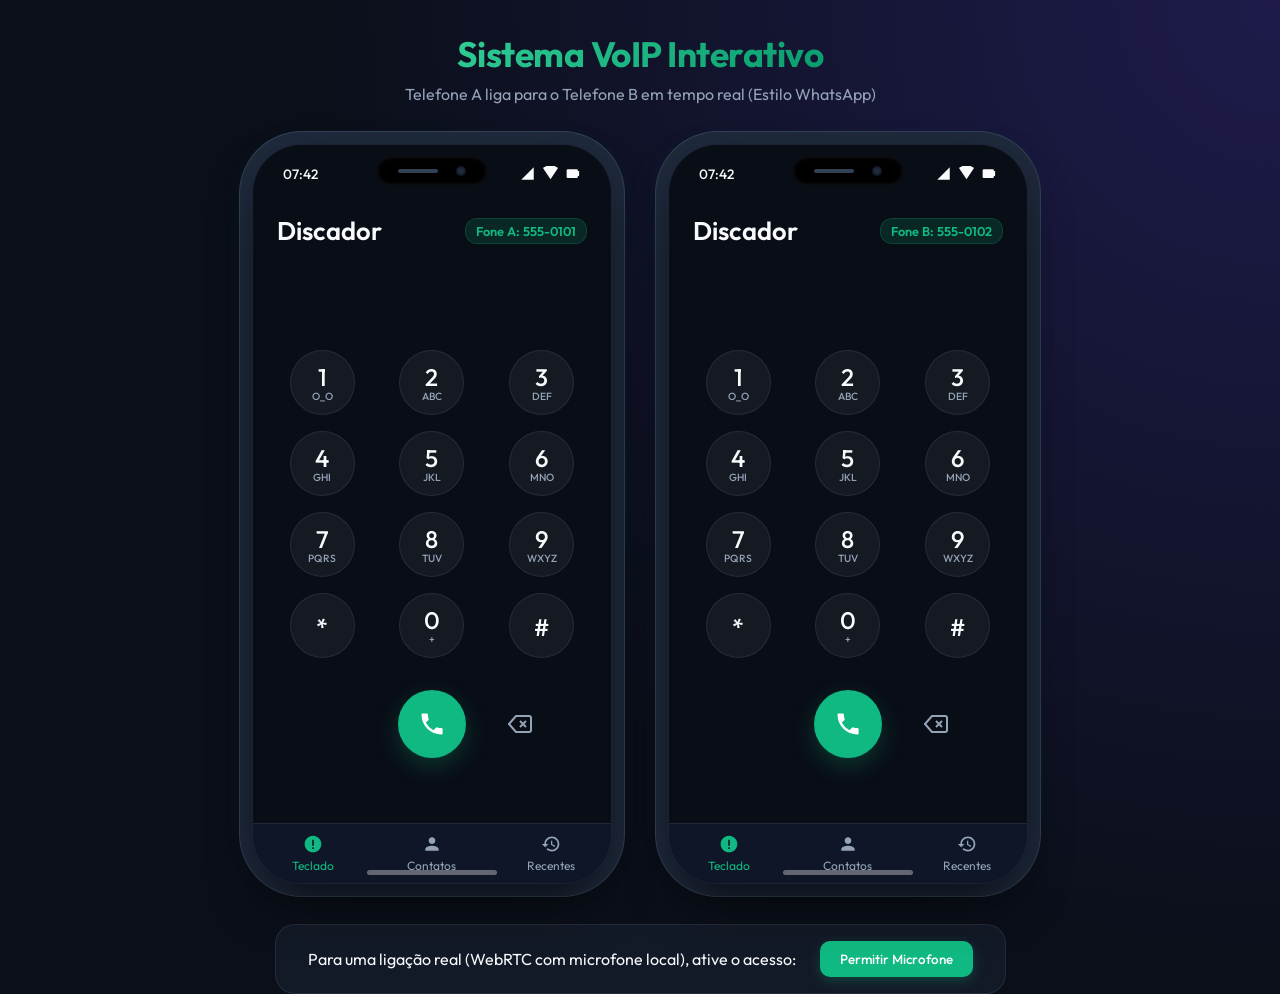
==== index.html @ cabac3f7 "feat: implement WebRTC VOIP telephony simulator with audio synthesizer and premium UI" ====
<!DOCTYPE html>
<html lang="pt-BR">
<head>
    <meta charset="UTF-8">
    <meta name="viewport" content="width=device-width, initial-scale=1.0">
    <title>VoIP Phone System - Telefone A & B</title>
    <link rel="stylesheet" href="style.css">
</head>
<body>

    <header>
        <h1>Sistema VoIP Interativo</h1>
        <p>Telefone A liga para o Telefone B em tempo real (Estilo WhatsApp)</p>
    </header>

    <div class="workspace">
        
        <!-- TELEFONE A -->
        <div class="phone-container">
            <div id="phone-a" class="phone-device">
                <!-- Top Notch / Island -->
                <div class="phone-notch">
                    <div class="notch-speaker"></div>
                    <div class="notch-camera"></div>
                </div>

                <!-- Status Bar -->
                <div class="phone-status-bar">
                    <span class="status-time">20:43</span>
                    <div class="status-right">
                        <!-- Signal Icon -->
                        <svg class="status-bar-icon" viewBox="0 0 24 24"><path d="M2 22h20V2z"/></svg>
                        <!-- Wifi Icon -->
                        <svg class="status-bar-icon" viewBox="0 0 24 24"><path d="M12 21l-12-18c0 0 8-5 12-5s12 5 12 5z"/></svg>
                        <!-- Battery Icon -->
                        <svg class="status-bar-icon" viewBox="0 0 24 24"><path d="M17 5H3a2 2 0 0 0-2 2v10a2 2 0 0 0 2 2h14a2 2 0 0 0 2-2V7a2 2 0 0 0-2-2m2 3h2v8h-2z"/></svg>
                    </div>
                </div>

                <!-- Phone Screen Content -->
                <div class="phone-screen">
                    <!-- Views Container -->
                    
                    <!-- 1. Dialer View -->
                    <div id="phone-a-dialer" class="view active">
                        <div class="phone-header">
                            <h2>Discador</h2>
                            <span class="phone-id-badge">Fone A: 555-0101</span>
                        </div>
                        <div id="phone-a-display" class="dialer-screen"></div>
                        <div class="keypad-grid">
                            <button class="key-btn" onclick="pressKey('a', '1')">1<span class="key-sub">o_o</span></button>
                            <button class="key-btn" onclick="pressKey('a', '2')">2<span class="key-sub">abc</span></button>
                            <button class="key-btn" onclick="pressKey('a', '3')">3<span class="key-sub">def</span></button>
                            <button class="key-btn" onclick="pressKey('a', '4')">4<span class="key-sub">ghi</span></button>
                            <button class="key-btn" onclick="pressKey('a', '5')">5<span class="key-sub">jkl</span></button>
                            <button class="key-btn" onclick="pressKey('a', '6')">6<span class="key-sub">mno</span></button>
                            <button class="key-btn" onclick="pressKey('a', '7')">7<span class="key-sub">pqrs</span></button>
                            <button class="key-btn" onclick="pressKey('a', '8')">8<span class="key-sub">tuv</span></button>
                            <button class="key-btn" onclick="pressKey('a', '9')">9<span class="key-sub">wxyz</span></button>
                            <button class="key-btn" onclick="pressKey('a', '*')">*<span class="key-sub"></span></button>
                            <button class="key-btn" onclick="pressKey('a', '0')">0<span class="key-sub">+</span></button>
                            <button class="key-btn" onclick="pressKey('a', '#')">#<span class="key-sub"></span></button>
                        </div>
                        <div class="call-action-row">
                            <div style="width: 44px;"></div> <!-- Spacer -->
                            <button class="btn-call" onclick="startCallInitiation('a')">
                                <svg viewBox="0 0 24 24"><path d="M6.62 10.79a15.15 15.15 0 0 0 6.59 6.59l2.2-2.2a1 1 0 0 1 1.11-.27 11.5 11.5 0 0 0 3.58.57 1 1 0 0 1 1 1V20a1 1 0 0 1-1 1A17 17 0 0 1 3 4a1 1 0 0 1 1-1h3.5a1 1 0 0 1 1 1 11.5 11.5 0 0 0 .57 3.58 1 1 0 0 1-.27 1.11z"/></svg>
                            </button>
                            <button class="btn-delete" onclick="deleteDigit('a')">
                                <svg viewBox="0 0 24 24" fill="none" stroke="currentColor" stroke-width="2"><path d="M21 4H8l-7 8 7 8h13a2 2 0 0 0 2-2V6a2 2 0 0 0-2-2zM18 9l-6 6M12 9l6 6"/></svg>
                            </button>
                        </div>
                    </div>

                    <!-- 2. Contacts View -->
                    <div id="phone-a-contacts" class="view">
                        <div class="phone-header">
                            <h2>Contatos</h2>
                        </div>
                        <div class="contact-list">
                            <div class="contact-card">
                                <div class="contact-info">
                                    <div class="contact-avatar" style="background: linear-gradient(135deg, #3b82f6 0%, #1d4ed8 100%)">B</div>
                                    <div class="contact-details">
                                        <h4>Telefone B</h4>
                                        <p>555-0102</p>
                                    </div>
                                </div>
                                <button class="contact-call-btn" onclick="dialFromContact('a', '555-0102')">
                                    <svg width="18" height="18" viewBox="0 0 24 24" fill="currentColor"><path d="M20.01 15.38c-1.23 0-2.42-.2-3.53-.56a.977.977 0 0 0-1.01.24l-2.2 2.2a15.045 15.045 0 0 1-6.59-6.59l2.2-2.21a.96.96 0 0 0 .25-1A11.36 11.36 0 0 1 8.5 4c0-.55-.45-1-1-1H4c-.55 0-1 .45-1 1 0 9.39 7.61 17 17 17 .55 0 1-.45 1-1v-3.5c0-.55-.45-1-1-1z"/></svg>
                                </button>
                            </div>
                        </div>
                    </div>

                    <!-- 3. Logs View -->
                    <div id="phone-a-logs" class="view">
                        <div class="phone-header">
                            <h2>Recentes</h2>
                        </div>
                        <div id="phone-a-log-list" class="log-list">
                            <!-- Populated by JS -->
                        </div>
                    </div>

                    <!-- Tab Buttons -->
                    <div class="app-tabs">
                        <button class="tab-btn active" onclick="switchTab('a', 'dialer')">
                            <svg viewBox="0 0 24 24" fill="currentColor"><path d="M12 2C6.48 2 2 6.48 2 12s4.48 10 10 10 10-4.48 10-10S17.52 2 12 2zm1 16h-2v-2h2v2zm0-4h-2V7h2v7z"/></svg>
                            Teclado
                        </button>
                        <button class="tab-btn" onclick="switchTab('a', 'contacts')">
                            <svg viewBox="0 0 24 24" fill="currentColor"><path d="M12 12c2.21 0 4-1.79 4-4s-1.79-4-4-4-4 1.79-4 4 1.79 4 4 4zm0 2c-2.67 0-8 1.34-8 4v2h16v-2c0-2.66-5.33-4-8-4z"/></svg>
                            Contatos
                        </button>
                        <button class="tab-btn" onclick="switchTab('a', 'logs')">
                            <svg viewBox="0 0 24 24" fill="currentColor"><path d="M13 3c-4.97 0-9 4.03-9 9H1l3.89 3.89.07.14L9 12H6c0-3.87 3.13-7 7-7s7 3.13 7 7-3.13 7-7 7c-1.93 0-3.68-.79-4.94-2.06l-1.42 1.42C8.27 19.99 10.51 21 13 21c4.97 0 9-4.03 9-9s-4.03-9-9-9zm-1 5v5l4.25 2.52.77-1.28-3.52-2.09V8z"/></svg>
                            Recentes
                        </button>
                    </div>

                    <!-- Call Screen Overlay -->
                    <div id="phone-a-call-screen" class="call-overlay">
                        <div class="call-top-info">
                            <div id="phone-a-call-status" class="call-status-label">Chamando...</div>
                            <div id="phone-a-call-name" class="call-peer-name">Telefone B</div>
                            <div id="phone-a-call-number" class="call-peer-number">555-0102</div>
                        </div>

                        <div class="call-avatar-container">
                            <div id="phone-a-pulse-1" class="call-avatar-pulse"></div>
                            <div id="phone-a-pulse-2" class="call-avatar-pulse-2"></div>
                            <div class="call-avatar">B</div>
                        </div>

                        <!-- Active Call Waveform Visualizer -->
                        <div class="visualizer-container">
                            <canvas id="phone-a-visualizer" class="visualizer-canvas"></canvas>
                        </div>

                        <div class="call-controls-panel">
                            <div class="call-features-row">
                                <button id="phone-a-btn-mute" class="feature-btn" onclick="toggleMute('a')">
                                    <!-- Mute Icon -->
                                    <svg width="20" height="20" viewBox="0 0 24 24" fill="currentColor"><path d="M12 14c1.66 0 2.99-1.34 2.99-3L15 5c0-1.66-1.34-3-3-3S9 3.34 9 5v6c0 1.66 1.34 3 3 3zm5.3-3c0 3-2.54 5.1-5.3 5.1S6.7 14 6.7 11H5c0 3.41 2.72 6.23 6 6.72V21h2v-3.28c3.28-.48 6-3.3 6-6.72h-1.7z"/></svg>
                                </button>
                                <button id="phone-a-btn-speaker" class="feature-btn" onclick="toggleSpeaker('a')">
                                    <!-- Speaker Icon -->
                                    <svg width="20" height="20" viewBox="0 0 24 24" fill="currentColor"><path d="M12 3v10.55c-.59-.34-1.27-.55-2-.55-2.21 0-4 1.79-4 4s1.79 4 4 4 4-1.79 4-4V7h4V3h-6z"/></svg>
                                </button>
                            </div>

                            <div class="action-buttons-row">
                                <button id="phone-a-btn-decline" class="action-btn btn-decline" onclick="hangupCall('a')">
                                    <svg viewBox="0 0 24 24"><path d="M12 9c-2.2 0-4.3.4-6.2 1.1-.5.2-.9.7-.9 1.3v3.2c0 .5.3.9.7 1.1l2.2.8c.3.1.7 0 .9-.3l1.8-1.8c.2-.2.3-.5.3-.8v-3.5c1.3-.3 2.7-.3 4 0v3.5c0 .3.1.6.3.8l1.8 1.8c.3.3.6.4 1 .2l2.2-.8c.4-.2.6-.6.6-1.1v-3.2c0-.6-.4-1.1-1-1.3-1.9-.7-4-1.1-6.2-1.1z"/></svg>
                                </button>
                                <button id="phone-a-btn-accept" class="action-btn btn-accept" onclick="acceptCall('a')">
                                    <svg viewBox="0 0 24 24"><path d="M20.01 15.38c-1.23 0-2.42-.2-3.53-.56a.977.977 0 0 0-1.01.24l-2.2 2.2a15.045 15.045 0 0 1-6.59-6.59l2.2-2.21a.96.96 0 0 0 .25-1A11.36 11.36 0 0 1 8.5 4c0-.55-.45-1-1-1H4c-.55 0-1 .45-1 1 0 9.39 7.61 17 17 17 .55 0 1-.45 1-1v-3.5c0-.55-.45-1-1-1z"/></svg>
                                </button>
                            </div>
                        </div>
                    </div>

                    <!-- Lock / Bottom swipe bar -->
                    <div class="home-indicator-bar"></div>
                </div>
            </div>
        </div>

        <!-- TELEFONE B -->
        <div class="phone-container">
            <div id="phone-b" class="phone-device">
                <!-- Top Notch / Island -->
                <div class="phone-notch">
                    <div class="notch-speaker"></div>
                    <div class="notch-camera"></div>
                </div>

                <!-- Status Bar -->
                <div class="phone-status-bar">
                    <span class="status-time">20:43</span>
                    <div class="status-right">
                        <svg class="status-bar-icon" viewBox="0 0 24 24"><path d="M2 22h20V2z"/></svg>
                        <svg class="status-bar-icon" viewBox="0 0 24 24"><path d="M12 21l-12-18c0 0 8-5 12-5s12 5 12 5z"/></svg>
                        <svg class="status-bar-icon" viewBox="0 0 24 24"><path d="M17 5H3a2 2 0 0 0-2 2v10a2 2 0 0 0 2 2h14a2 2 0 0 0 2-2V7a2 2 0 0 0-2-2m2 3h2v8h-2z"/></svg>
                    </div>
                </div>

                <!-- Phone Screen Content -->
                <div class="phone-screen">
                    <!-- Views Container -->
                    
                    <!-- 1. Dialer View -->
                    <div id="phone-b-dialer" class="view active">
                        <div class="phone-header">
                            <h2>Discador</h2>
                            <span class="phone-id-badge">Fone B: 555-0102</span>
                        </div>
                        <div id="phone-b-display" class="dialer-screen"></div>
                        <div class="keypad-grid">
                            <button class="key-btn" onclick="pressKey('b', '1')">1<span class="key-sub">o_o</span></button>
                            <button class="key-btn" onclick="pressKey('b', '2')">2<span class="key-sub">abc</span></button>
                            <button class="key-btn" onclick="pressKey('b', '3')">3<span class="key-sub">def</span></button>
                            <button class="key-btn" onclick="pressKey('b', '4')">4<span class="key-sub">ghi</span></button>
                            <button class="key-btn" onclick="pressKey('b', '5')">5<span class="key-sub">jkl</span></button>
                            <button class="key-btn" onclick="pressKey('b', '6')">6<span class="key-sub">mno</span></button>
                            <button class="key-btn" onclick="pressKey('b', '7')">7<span class="key-sub">pqrs</span></button>
                            <button class="key-btn" onclick="pressKey('b', '8')">8<span class="key-sub">tuv</span></button>
                            <button class="key-btn" onclick="pressKey('b', '9')">9<span class="key-sub">wxyz</span></button>
                            <button class="key-btn" onclick="pressKey('b', '*')">*<span class="key-sub"></span></button>
                            <button class="key-btn" onclick="pressKey('b', '0')">0<span class="key-sub">+</span></button>
                            <button class="key-btn" onclick="pressKey('b', '#')">#<span class="key-sub"></span></button>
                        </div>
                        <div class="call-action-row">
                            <div style="width: 44px;"></div> <!-- Spacer -->
                            <button class="btn-call" onclick="startCallInitiation('b')">
                                <svg viewBox="0 0 24 24"><path d="M6.62 10.79a15.15 15.15 0 0 0 6.59 6.59l2.2-2.2a1 1 0 0 1 1.11-.27 11.5 11.5 0 0 0 3.58.57 1 1 0 0 1 1 1V20a1 1 0 0 1-1 1A17 17 0 0 1 3 4a1 1 0 0 1 1-1h3.5a1 1 0 0 1 1 1 11.5 11.5 0 0 0 .57 3.58 1 1 0 0 1-.27 1.11z"/></svg>
                            </button>
                            <button class="btn-delete" onclick="deleteDigit('b')">
                                <svg viewBox="0 0 24 24" fill="none" stroke="currentColor" stroke-width="2"><path d="M21 4H8l-7 8 7 8h13a2 2 0 0 0 2-2V6a2 2 0 0 0-2-2zM18 9l-6 6M12 9l6 6"/></svg>
                            </button>
                        </div>
                    </div>

                    <!-- 2. Contacts View -->
                    <div id="phone-b-contacts" class="view">
                        <div class="phone-header">
                            <h2>Contatos</h2>
                        </div>
                        <div class="contact-list">
                            <div class="contact-card">
                                <div class="contact-info">
                                    <div class="contact-avatar" style="background: linear-gradient(135deg, #10b981 0%, #3b82f6 100%)">A</div>
                                    <div class="contact-details">
                                        <h4>Telefone A</h4>
                                        <p>555-0101</p>
                                    </div>
                                </div>
                                <button class="contact-call-btn" onclick="dialFromContact('b', '555-0101')">
                                    <svg width="18" height="18" viewBox="0 0 24 24" fill="currentColor"><path d="M20.01 15.38c-1.23 0-2.42-.2-3.53-.56a.977.977 0 0 0-1.01.24l-2.2 2.2a15.045 15.045 0 0 1-6.59-6.59l2.2-2.21a.96.96 0 0 0 .25-1A11.36 11.36 0 0 1 8.5 4c0-.55-.45-1-1-1H4c-.55 0-1 .45-1 1 0 9.39 7.61 17 17 17 .55 0 1-.45 1-1v-3.5c0-.55-.45-1-1-1z"/></svg>
                                </button>
                            </div>
                        </div>
                    </div>

                    <!-- 3. Logs View -->
                    <div id="phone-b-logs" class="view">
                        <div class="phone-header">
                            <h2>Recentes</h2>
                        </div>
                        <div id="phone-b-log-list" class="log-list">
                            <!-- Populated by JS -->
                        </div>
                    </div>

                    <!-- Tab Buttons -->
                    <div class="app-tabs">
                        <button class="tab-btn active" onclick="switchTab('b', 'dialer')">
                            <svg viewBox="0 0 24 24" fill="currentColor"><path d="M12 2C6.48 2 2 6.48 2 12s4.48 10 10 10 10-4.48 10-10S17.52 2 12 2zm1 16h-2v-2h2v2zm0-4h-2V7h2v7z"/></svg>
                            Teclado
                        </button>
                        <button class="tab-btn" onclick="switchTab('b', 'contacts')">
                            <svg viewBox="0 0 24 24" fill="currentColor"><path d="M12 12c2.21 0 4-1.79 4-4s-1.79-4-4-4-4 1.79-4 4 1.79 4 4 4zm0 2c-2.67 0-8 1.34-8 4v2h16v-2c0-2.66-5.33-4-8-4z"/></svg>
                            Contatos
                        </button>
                        <button class="tab-btn" onclick="switchTab('b', 'logs')">
                            <svg viewBox="0 0 24 24" fill="currentColor"><path d="M13 3c-4.97 0-9 4.03-9 9H1l3.89 3.89.07.14L9 12H6c0-3.87 3.13-7 7-7s7 3.13 7 7-3.13 7-7 7c-1.93 0-3.68-.79-4.94-2.06l-1.42 1.42C8.27 19.99 10.51 21 13 21c4.97 0 9-4.03 9-9s-4.03-9-9-9zm-1 5v5l4.25 2.52.77-1.28-3.52-2.09V8z"/></svg>
                            Recentes
                        </button>
                    </div>

                    <!-- Call Screen Overlay -->
                    <div id="phone-b-call-screen" class="call-overlay">
                        <div class="call-top-info">
                            <div id="phone-b-call-status" class="call-status-label">Chamando...</div>
                            <div id="phone-b-call-name" class="call-peer-name">Telefone A</div>
                            <div id="phone-b-call-number" class="call-peer-number">555-0101</div>
                        </div>

                        <div class="call-avatar-container">
                            <div id="phone-b-pulse-1" class="call-avatar-pulse"></div>
                            <div id="phone-b-pulse-2" class="call-avatar-pulse-2"></div>
                            <div class="call-avatar">A</div>
                        </div>

                        <!-- Active Call Waveform Visualizer -->
                        <div class="visualizer-container">
                            <canvas id="phone-b-visualizer" class="visualizer-canvas"></canvas>
                        </div>

                        <div class="call-controls-panel">
                            <div class="call-features-row">
                                <button id="phone-b-btn-mute" class="feature-btn" onclick="toggleMute('b')">
                                    <svg width="20" height="20" viewBox="0 0 24 24" fill="currentColor"><path d="M12 14c1.66 0 2.99-1.34 2.99-3L15 5c0-1.66-1.34-3-3-3S9 3.34 9 5v6c0 1.66 1.34 3 3 3zm5.3-3c0 3-2.54 5.1-5.3 5.1S6.7 14 6.7 11H5c0 3.41 2.72 6.23 6 6.72V21h2v-3.28c3.28-.48 6-3.3 6-6.72h-1.7z"/></svg>
                                </button>
                                <button id="phone-b-btn-speaker" class="feature-btn" onclick="toggleSpeaker('b')">
                                    <svg width="20" height="20" viewBox="0 0 24 24" fill="currentColor"><path d="M12 3v10.55c-.59-.34-1.27-.55-2-.55-2.21 0-4 1.79-4 4s1.79 4 4 4 4-1.79 4-4V7h4V3h-6z"/></svg>
                                </button>
                            </div>

                            <div class="action-buttons-row">
                                <button id="phone-b-btn-decline" class="action-btn btn-decline" onclick="hangupCall('b')">
                                    <svg viewBox="0 0 24 24"><path d="M12 9c-2.2 0-4.3.4-6.2 1.1-.5.2-.9.7-.9 1.3v3.2c0 .5.3.9.7 1.1l2.2.8c.3.1.7 0 .9-.3l1.8-1.8c.2-.2.3-.5.3-.8v-3.5c1.3-.3 2.7-.3 4 0v3.5c0 .3.1.6.3.8l1.8 1.8c.3.3.6.4 1 .2l2.2-.8c.4-.2.6-.6.6-1.1v-3.2c0-.6-.4-1.1-1-1.3-1.9-.7-4-1.1-6.2-1.1z"/></svg>
                                </button>
                                <button id="phone-b-btn-accept" class="action-btn btn-accept" onclick="acceptCall('b')">
                                    <svg viewBox="0 0 24 24"><path d="M20.01 15.38c-1.23 0-2.42-.2-3.53-.56a.977.977 0 0 0-1.01.24l-2.2 2.2a15.045 15.045 0 0 1-6.59-6.59l2.2-2.21a.96.96 0 0 0 .25-1A11.36 11.36 0 0 1 8.5 4c0-.55-.45-1-1-1H4c-.55 0-1 .45-1 1 0 9.39 7.61 17 17 17 .55 0 1-.45 1-1v-3.5c0-.55-.45-1-1-1z"/></svg>
                                </button>
                            </div>
                        </div>
                    </div>

                    <!-- Lock / Bottom swipe bar -->
                    <div class="home-indicator-bar"></div>
                </div>
            </div>
        </div>

    </div>

    <!-- Extra Controls -->
    <div class="dashboard-controls">
        <span>Para uma ligação real (WebRTC com microfone local), ative o acesso:</span>
        <button class="btn-mic-init" onclick="requestMicrophonePermission()">Permitir Microfone</button>
    </div>

    <!-- Load Scripts -->
    <script src="audio.js"></script>
    <script src="app.js"></script>
</body>
</html>
---- style.css ----
/* Elegant CSS Stylesheet for VOIP Phone System Simulation */

@import url('https://fonts.googleapis.com/css2?family=Outfit:wght@300;400;500;600;700&display=swap');

:root {
    --bg-dark: #0b0f19;
    --card-bg: rgba(30, 41, 59, 0.45);
    --glass-border: rgba(255, 255, 255, 0.08);
    --primary: #10b981; /* WhatsApp Emerald */
    --primary-glow: rgba(16, 185, 129, 0.25);
    --danger: #ef4444;
    --danger-glow: rgba(239, 68, 68, 0.25);
    --text-primary: #f8fafc;
    --text-secondary: #94a3b8;
    --ios-blue: #007aff;
    
    --phone-width: 360px;
    --phone-height: 740px;
}

* {
    box-sizing: border-box;
    margin: 0;
    padding: 0;
    font-family: 'Outfit', sans-serif;
    -webkit-tap-highlight-color: transparent;
}

body {
    background: radial-gradient(circle at top right, #1e1b4b 0%, var(--bg-dark) 60%);
    color: var(--text-primary);
    min-height: 100vh;
    display: flex;
    flex-direction: column;
    align-items: center;
    overflow-x: hidden;
}

header {
    margin-top: 2rem;
    margin-bottom: 1rem;
    text-align: center;
    z-index: 10;
}

header h1 {
    font-size: 2.2rem;
    font-weight: 700;
    background: linear-gradient(135deg, #34d399 0%, #059669 100%);
    -webkit-background-clip: text;
    -webkit-text-fill-color: transparent;
    margin-bottom: 0.5rem;
    letter-spacing: -0.5px;
}

header p {
    color: var(--text-secondary);
    font-size: 1rem;
}

.workspace {
    display: flex;
    flex-wrap: wrap;
    justify-content: center;
    gap: 3.5rem;
    padding: 1.5rem;
    width: 100%;
    max-width: 1200px;
    align-items: center;
}

/* Smartphone Mockup Container */
.phone-container {
    perspective: 1000px;
    position: relative;
}

/* Vibrating effect during incoming call */
.phone-device.vibrate-active {
    animation: phone-vibrate 0.15s linear infinite;
}

.phone-device {
    width: var(--phone-width);
    height: var(--phone-height);
    background: #0f172a;
    border-radius: 50px;
    box-shadow: 
        0 25px 50px -12px rgba(0, 0, 0, 0.7),
        0 0 0 12px #1e293b, /* Bezel outer */
        0 0 0 13px #334155, /* Bezel inner border */
        0 0 30px rgba(16, 185, 129, 0.1);
    position: relative;
    overflow: hidden;
    transition: transform 0.3s ease, box-shadow 0.3s ease;
    border: 1px solid rgba(255, 255, 255, 0.05);
}

.phone-device:hover {
    box-shadow: 
        0 25px 60px -10px rgba(0, 0, 0, 0.8),
        0 0 0 12px #1e293b,
        0 0 0 13px #334155,
        0 0 40px rgba(16, 185, 129, 0.2);
}

/* Dynamic Island / Notch */
.phone-notch {
    position: absolute;
    top: 12px;
    left: 50%;
    transform: translateX(-50%);
    width: 110px;
    height: 28px;
    background: #000;
    border-radius: 20px;
    z-index: 100;
    display: flex;
    align-items: center;
    justify-content: space-around;
    padding: 0 12px;
    box-shadow: inset 0 0 4px rgba(255,255,255,0.1);
}

.notch-camera {
    width: 10px;
    height: 10px;
    background: #1e293b;
    border-radius: 50%;
    box-shadow: inset 0 0 3px #000;
}

.notch-speaker {
    width: 40px;
    height: 4px;
    background: #334155;
    border-radius: 4px;
}

/* Screen Contents */
.phone-screen {
    width: 100%;
    height: 100%;
    display: flex;
    flex-direction: column;
    position: relative;
    padding-top: 45px;
    padding-bottom: 25px;
    background: #090d16;
}

/* Status Bar */
.phone-status-bar {
    position: absolute;
    top: 0;
    left: 0;
    width: 100%;
    height: 45px;
    display: flex;
    justify-content: space-between;
    align-items: center;
    padding: 12px 30px 0 30px;
    font-size: 0.85rem;
    font-weight: 500;
    color: var(--text-primary);
    z-index: 90;
    pointer-events: none;
}

.status-right {
    display: flex;
    gap: 8px;
    align-items: center;
}

.status-bar-icon {
    width: 15px;
    height: 15px;
    fill: currentColor;
}

/* Phone App Navigation */
.app-tabs {
    display: flex;
    justify-content: space-around;
    background: rgba(15, 23, 42, 0.95);
    border-top: 1px solid var(--glass-border);
    position: absolute;
    bottom: 0;
    left: 0;
    width: 100%;
    height: 60px;
    align-items: center;
    z-index: 80;
}

.tab-btn {
    background: none;
    border: none;
    color: var(--text-secondary);
    display: flex;
    flex-direction: column;
    align-items: center;
    font-size: 0.75rem;
    cursor: pointer;
    transition: color 0.2s, transform 0.2s;
    flex: 1;
    gap: 4px;
}

.tab-btn:hover {
    color: var(--text-primary);
}

.tab-btn.active {
    color: var(--primary);
}

.tab-btn svg {
    width: 20px;
    height: 20px;
}

/* Views (Dialer, Contacts, Call History) */
.view {
    flex: 1;
    overflow-y: auto;
    padding: 1.5rem;
    display: none;
    margin-bottom: 40px;
}

.view.active {
    display: flex;
    flex-direction: column;
}

/* Custom Scrollbar */
.view::-webkit-scrollbar {
    width: 4px;
}
.view::-webkit-scrollbar-thumb {
    background: rgba(255,255,255,0.15);
    border-radius: 4px;
}

/* Header Inside Phone Screens */
.phone-header {
    margin-bottom: 1.2rem;
    display: flex;
    justify-content: space-between;
    align-items: center;
}

.phone-header h2 {
    font-size: 1.6rem;
    font-weight: 600;
}

.phone-id-badge {
    background: rgba(16, 185, 129, 0.15);
    color: var(--primary);
    font-size: 0.8rem;
    padding: 4px 10px;
    border-radius: 12px;
    border: 1px solid rgba(16, 185, 129, 0.2);
    font-weight: 600;
}

/* Keypad / Dialer Grid */
.dialer-screen {
    text-align: center;
    font-size: 2.2rem;
    font-weight: 400;
    min-height: 60px;
    margin-bottom: 1.5rem;
    display: flex;
    align-items: center;
    justify-content: center;
    word-break: break-all;
    letter-spacing: 1px;
    padding: 0 10px;
    color: var(--text-primary);
}

.keypad-grid {
    display: grid;
    grid-template-columns: repeat(3, 1fr);
    gap: 1rem 1.2rem;
    justify-items: center;
    align-items: center;
    margin-bottom: 1.5rem;
}

.key-btn {
    width: 65px;
    height: 65px;
    border-radius: 50%;
    background: rgba(255, 255, 255, 0.05);
    border: 1px solid var(--glass-border);
    color: var(--text-primary);
    font-size: 1.5rem;
    font-weight: 500;
    cursor: pointer;
    display: flex;
    flex-direction: column;
    justify-content: center;
    align-items: center;
    transition: background-color 0.15s, transform 0.1s;
}

.key-btn:active {
    background: rgba(255, 255, 255, 0.15);
    transform: scale(0.92);
}

.key-sub {
    font-size: 0.65rem;
    color: var(--text-secondary);
    text-transform: uppercase;
    margin-top: -2px;
}

.call-action-row {
    display: flex;
    justify-content: center;
    align-items: center;
    gap: 2rem;
    margin-top: 0.5rem;
}

.btn-call {
    width: 68px;
    height: 68px;
    border-radius: 50%;
    background: var(--primary);
    border: none;
    cursor: pointer;
    display: flex;
    justify-content: center;
    align-items: center;
    box-shadow: 0 8px 24px var(--primary-glow);
    transition: transform 0.2s, background-color 0.2s;
}

.btn-call:hover {
    background: #059669;
}

.btn-call:active {
    transform: scale(0.9);
}

.btn-call svg {
    width: 28px;
    height: 28px;
    fill: white;
}

.btn-delete {
    background: none;
    border: none;
    color: var(--text-secondary);
    cursor: pointer;
    padding: 10px;
    display: flex;
    align-items: center;
    justify-content: center;
    transition: color 0.2s;
}

.btn-delete:hover {
    color: var(--text-primary);
}

.btn-delete svg {
    width: 24px;
    height: 24px;
}

/* Contacts View */
.contact-list {
    display: flex;
    flex-direction: column;
    gap: 0.8rem;
}

.contact-card {
    background: var(--card-bg);
    border: 1px solid var(--glass-border);
    border-radius: 16px;
    padding: 12px 16px;
    display: flex;
    justify-content: space-between;
    align-items: center;
    transition: border-color 0.2s, background-color 0.2s;
}

.contact-card:hover {
    background: rgba(30, 41, 59, 0.65);
    border-color: rgba(16, 185, 129, 0.3);
}

.contact-info {
    display: flex;
    align-items: center;
    gap: 12px;
}

.contact-avatar {
    width: 44px;
    height: 44px;
    border-radius: 50%;
    background: linear-gradient(135deg, #10b981 0%, #3b82f6 100%);
    display: flex;
    align-items: center;
    justify-content: center;
    font-weight: 600;
    color: white;
    font-size: 1.1rem;
}

.contact-details h4 {
    font-weight: 500;
    font-size: 0.95rem;
    margin-bottom: 2px;
}

.contact-details p {
    color: var(--text-secondary);
    font-size: 0.8rem;
}

.contact-call-btn {
    width: 36px;
    height: 36px;
    border-radius: 50%;
    background: rgba(16, 185, 129, 0.15);
    border: none;
    cursor: pointer;
    display: flex;
    align-items: center;
    justify-content: center;
    color: var(--primary);
    transition: background 0.2s, transform 0.2s;
}

.contact-call-btn:hover {
    background: var(--primary);
    color: white;
    transform: scale(1.05);
}

/* Call Log View */
.log-list {
    display: flex;
    flex-direction: column;
    gap: 0.8rem;
}

.log-item {
    background: var(--card-bg);
    border: 1px solid var(--glass-border);
    border-radius: 16px;
    padding: 12px 16px;
    display: flex;
    justify-content: space-between;
    align-items: center;
}

.log-left {
    display: flex;
    align-items: center;
    gap: 12px;
}

.log-indicator {
    display: flex;
    align-items: center;
    justify-content: center;
}

.log-indicator.missed { color: var(--danger); }
.log-indicator.incoming { color: var(--primary); }
.log-indicator.outgoing { color: var(--ios-blue); }

.log-text h4 {
    font-weight: 500;
    font-size: 0.95rem;
}

.log-text p {
    color: var(--text-secondary);
    font-size: 0.78rem;
    display: flex;
    align-items: center;
    gap: 4px;
    margin-top: 2px;
}

.log-time {
    color: var(--text-secondary);
    font-size: 0.75rem;
    text-align: right;
}

/* Call Overlay (WhatsApp Style Calling Screen) */
.call-overlay {
    position: absolute;
    top: 0;
    left: 0;
    width: 100%;
    height: 100%;
    background: radial-gradient(circle at center, #0f1e29 0%, #06090e 100%);
    z-index: 200;
    display: flex;
    flex-direction: column;
    justify-content: space-between;
    align-items: center;
    padding: 70px 30px 50px 30px;
    transform: translateY(100%);
    transition: transform 0.4s cubic-bezier(0.16, 1, 0.3, 1);
}

.call-overlay.active {
    transform: translateY(0);
}

.call-top-info {
    text-align: center;
    display: flex;
    flex-direction: column;
    align-items: center;
}

.call-status-label {
    color: var(--primary);
    font-size: 0.85rem;
    text-transform: uppercase;
    letter-spacing: 2px;
    font-weight: 600;
    margin-bottom: 8px;
    animation: pulse-text 1.5s infinite;
}

.call-peer-name {
    font-size: 1.8rem;
    font-weight: 600;
    margin-bottom: 4px;
}

.call-peer-number {
    color: var(--text-secondary);
    font-size: 0.9rem;
}

/* Pulse Animation for Avatar during Ringing */
.call-avatar-container {
    position: relative;
    width: 140px;
    height: 140px;
    margin: 2rem 0;
}

.call-avatar-pulse {
    position: absolute;
    top: 0;
    left: 0;
    width: 140px;
    height: 140px;
    border-radius: 50%;
    background: var(--primary-glow);
    animation: ring-pulse 1.8s infinite;
    z-index: 1;
}

.call-avatar-pulse-2 {
    position: absolute;
    top: 0;
    left: 0;
    width: 140px;
    height: 140px;
    border-radius: 50%;
    background: var(--primary-glow);
    animation: ring-pulse 1.8s infinite 0.9s;
    z-index: 1;
}

.call-avatar {
    position: relative;
    width: 140px;
    height: 140px;
    border-radius: 50%;
    background: linear-gradient(135deg, #059669 0%, #1d4ed8 100%);
    z-index: 2;
    display: flex;
    align-items: center;
    justify-content: center;
    font-size: 3.5rem;
    font-weight: 700;
    color: white;
    box-shadow: 0 10px 30px rgba(0,0,0,0.5);
    border: 3px solid rgba(255,255,255,0.1);
}

/* Audio Visualizer Canvas */
.visualizer-container {
    width: 100%;
    height: 80px;
    display: flex;
    justify-content: center;
    align-items: center;
    margin: 1rem 0;
}

.visualizer-canvas {
    width: 100%;
    height: 100%;
    border-radius: 8px;
    pointer-events: none;
}

/* Calling Controls */
.call-controls-panel {
    display: flex;
    flex-direction: column;
    align-items: center;
    width: 100%;
    gap: 2rem;
}

.call-features-row {
    display: flex;
    justify-content: space-around;
    width: 100%;
    max-width: 240px;
}

.feature-btn {
    width: 50px;
    height: 50px;
    border-radius: 50%;
    background: rgba(255, 255, 255, 0.08);
    border: 1px solid var(--glass-border);
    cursor: pointer;
    display: flex;
    align-items: center;
    justify-content: center;
    color: var(--text-primary);
    transition: background 0.2s, color 0.2s;
}

.feature-btn:hover {
    background: rgba(255, 255, 255, 0.15);
}

.feature-btn.active {
    background: white;
    color: black;
}

.action-buttons-row {
    display: flex;
    justify-content: center;
    align-items: center;
    gap: 3rem;
    width: 100%;
}

.action-btn {
    width: 65px;
    height: 65px;
    border-radius: 50%;
    border: none;
    cursor: pointer;
    display: flex;
    align-items: center;
    justify-content: center;
    color: white;
    transition: transform 0.2s, box-shadow 0.2s;
}

.action-btn:active {
    transform: scale(0.9);
}

.btn-decline {
    background: var(--danger);
    box-shadow: 0 8px 24px var(--danger-glow);
}

.btn-decline:hover {
    background: #dc2626;
}

.btn-accept {
    background: var(--primary);
    box-shadow: 0 8px 24px var(--primary-glow);
}

.btn-accept:hover {
    background: #059669;
}

.btn-accept svg {
    width: 28px;
    height: 28px;
    fill: white;
}

.btn-decline svg {
    width: 28px;
    height: 28px;
    fill: white;
}

/* Home / Device Locks overlay */
.home-indicator-bar {
    width: 130px;
    height: 5px;
    background: rgba(255, 255, 255, 0.35);
    border-radius: 10px;
    position: absolute;
    bottom: 8px;
    left: 50%;
    transform: translateX(-50%);
    z-index: 110;
}

/* Extra controls under the phones */
.dashboard-controls {
    text-align: center;
    margin-top: 1rem;
    background: var(--card-bg);
    border: 1px solid var(--glass-border);
    border-radius: 20px;
    padding: 1rem 2rem;
    display: flex;
    align-items: center;
    gap: 1.5rem;
}

.btn-mic-init {
    background: var(--primary);
    border: none;
    color: white;
    padding: 10px 20px;
    border-radius: 10px;
    font-weight: 500;
    cursor: pointer;
    box-shadow: 0 4px 12px var(--primary-glow);
    transition: background 0.2s, transform 0.1s;
}

.btn-mic-init:hover {
    background: #059669;
}

.btn-mic-init:active {
    transform: scale(0.97);
}

/* Animations */
@keyframes ring-pulse {
    0% {
        transform: scale(0.95);
        opacity: 0.65;
    }
    100% {
        transform: scale(1.55);
        opacity: 0;
    }
}

@keyframes phone-vibrate {
    0% { transform: translate(1px, 1px) rotate(0deg); }
    10% { transform: translate(-1px, -2px) rotate(-1deg); }
    20% { transform: translate(-3px, 0px) rotate(1deg); }
    30% { transform: translate(0px, 2px) rotate(0deg); }
    40% { transform: translate(1px, -1px) rotate(1deg); }
    50% { transform: translate(-1px, 2px) rotate(-1deg); }
    60% { transform: translate(-3px, 1px) rotate(0deg); }
    70% { transform: translate(2px, 1px) rotate(-1deg); }
    80% { transform: translate(-1px, -1px) rotate(1deg); }
    90% { transform: translate(2px, 2px) rotate(0deg); }
    100% { transform: translate(1px, -2px) rotate(-1deg); }
}

@keyframes pulse-text {
    0%, 100% { opacity: 0.7; }
    50% { opacity: 1; }
}

/* Responsive styles */
@media (max-width: 850px) {
    .workspace {
        gap: 2rem;
    }
    .phone-device {
        --phone-width: 320px;
        --phone-height: 660px;
    }
    header h1 {
        font-size: 1.8rem;
    }
}
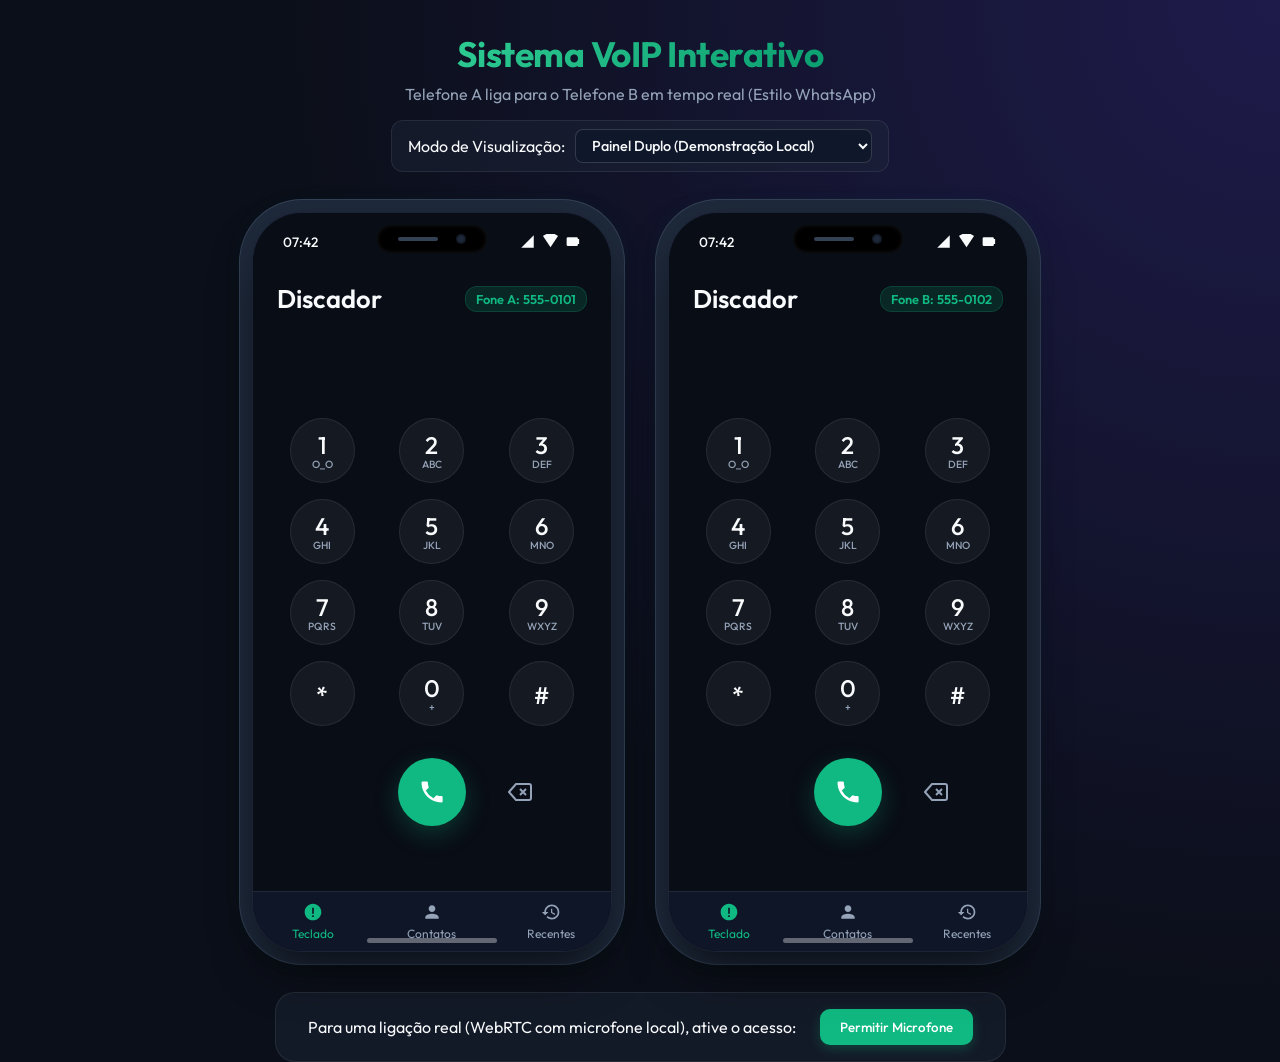
==== commit cd242a6e: "feat: add PHP signaling backend, standalone modes and STUN configurations for cross-network VoIP cal" ====
--- a/index.html
+++ b/index.html
@@ -11,6 +11,15 @@
     <header>
         <h1>Sistema VoIP Interativo</h1>
         <p>Telefone A liga para o Telefone B em tempo real (Estilo WhatsApp)</p>
+        
+        <div class="mode-selector-wrapper">
+            <label for="view-mode-select">Modo de Visualização: </label>
+            <select id="view-mode-select" onchange="changeViewMode(this.value)">
+                <option value="dual">Painel Duplo (Demonstração Local)</option>
+                <option value="phone-a">Apenas Telefone A (Remoto / Celular A)</option>
+                <option value="phone-b">Apenas Telefone B (Remoto / Celular B)</option>
+            </select>
+        </div>
     </header>
 
     <div class="workspace">
--- a/style.css
+++ b/style.css
@@ -791,6 +791,54 @@
     50% { opacity: 1; }
 }
 
+/* Standalone selector menu */
+.mode-selector-wrapper {
+    margin-top: 1rem;
+    background: rgba(30, 41, 59, 0.4);
+    border: 1px solid var(--glass-border);
+    padding: 8px 16px;
+    border-radius: 12px;
+    display: inline-flex;
+    align-items: center;
+    gap: 10px;
+}
+
+.mode-selector-wrapper select {
+    background: #0f172a;
+    border: 1px solid rgba(255, 255, 255, 0.15);
+    color: var(--text-primary);
+    padding: 6px 12px;
+    border-radius: 8px;
+    outline: none;
+    font-size: 0.9rem;
+    font-weight: 500;
+    cursor: pointer;
+    transition: border-color 0.2s, box-shadow 0.2s;
+}
+
+.mode-selector-wrapper select:focus {
+    border-color: var(--primary);
+    box-shadow: 0 0 10px var(--primary-glow);
+}
+
+/* Standalone UI View hiding rules */
+body.view-mode-phone-a #phone-b {
+    display: none !important;
+}
+
+body.view-mode-phone-b #phone-a {
+    display: none !important;
+}
+
+body.view-mode-phone-a .phone-device,
+body.view-mode-phone-b .phone-device {
+    box-shadow: 
+        0 25px 50px -12px rgba(0, 0, 0, 0.7),
+        0 0 0 12px #1e293b,
+        0 0 0 13px #334155,
+        0 0 40px rgba(16, 185, 129, 0.3);
+}
+
 /* Responsive styles */
 @media (max-width: 850px) {
     .workspace {
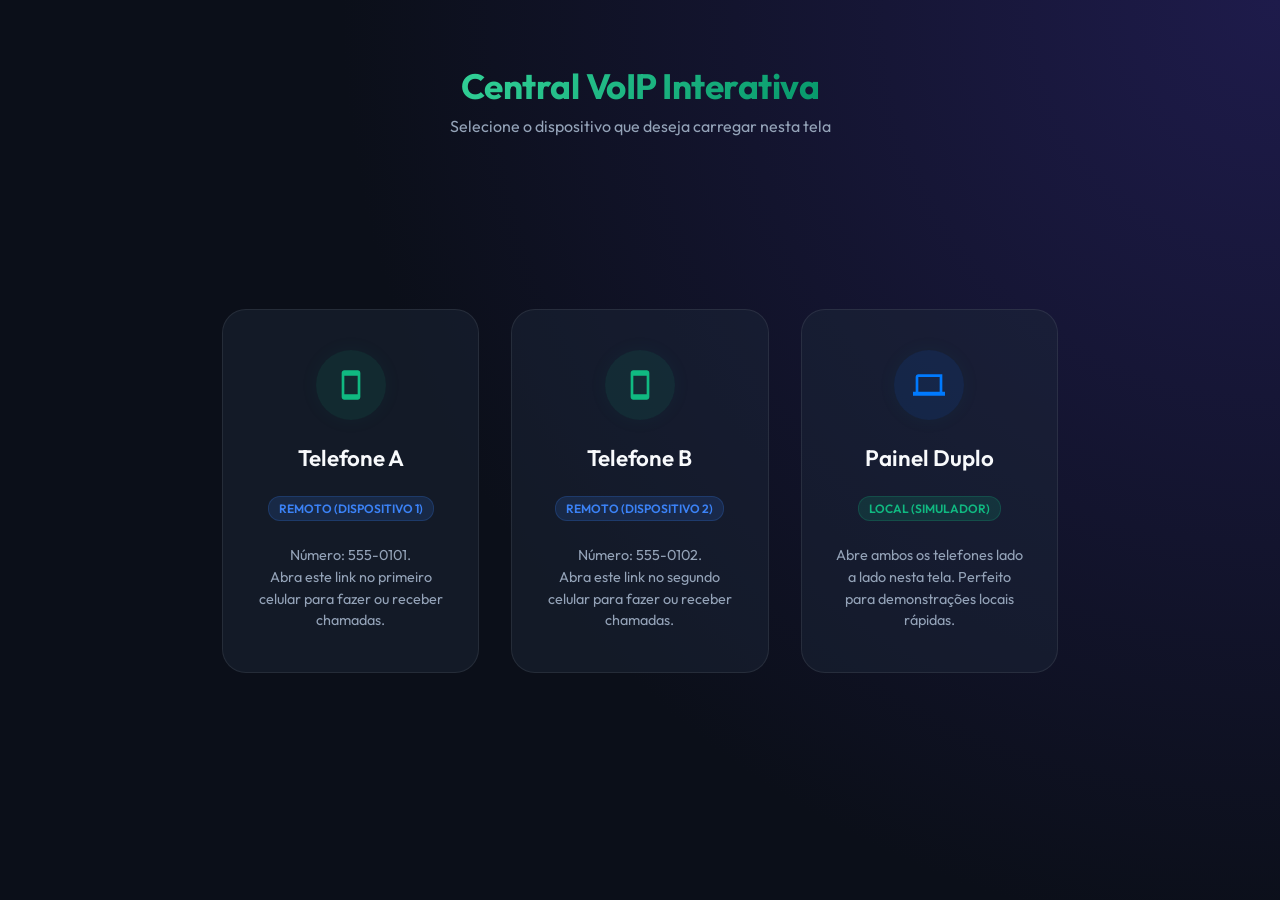
==== commit 5150358b: "feat: split phones into dedicated pages a.html and b.html with custom signaling scripts for seamless" ====
--- a/index.html
+++ b/index.html
@@ -3,338 +3,141 @@
 <head>
     <meta charset="UTF-8">
     <meta name="viewport" content="width=device-width, initial-scale=1.0">
-    <title>VoIP Phone System - Telefone A & B</title>
+    <title>VoIP Portal - Central de Telefonia</title>
     <link rel="stylesheet" href="style.css">
+    <style>
+        .portal-container {
+            display: flex;
+            flex-direction: column;
+            align-items: center;
+            justify-content: center;
+            min-height: 70vh;
+            padding: 2rem;
+            text-align: center;
+            width: 100%;
+            max-width: 900px;
+        }
+        .portal-grid {
+            display: grid;
+            grid-template-columns: repeat(auto-fit, minmax(250px, 1fr));
+            gap: 2rem;
+            width: 100%;
+            margin-top: 3rem;
+        }
+        .portal-card {
+            background: var(--card-bg);
+            border: 1px solid var(--glass-border);
+            border-radius: 24px;
+            padding: 2.5rem 2rem;
+            text-align: center;
+            cursor: pointer;
+            transition: transform 0.3s cubic-bezier(0.16, 1, 0.3, 1), border-color 0.3s, box-shadow 0.3s;
+            display: flex;
+            flex-direction: column;
+            align-items: center;
+            gap: 1.5rem;
+            text-decoration: none;
+            color: var(--text-primary);
+        }
+        .portal-card:hover {
+            transform: translateY(-8px);
+            border-color: var(--primary);
+            box-shadow: 0 15px 35px var(--primary-glow);
+        }
+        .portal-icon {
+            width: 70px;
+            height: 70px;
+            border-radius: 50%;
+            background: rgba(16, 185, 129, 0.1);
+            color: var(--primary);
+            display: flex;
+            align-items: center;
+            justify-content: center;
+            box-shadow: 0 0 20px rgba(16, 185, 129, 0.05);
+            transition: background 0.3s, color 0.3s;
+        }
+        .portal-card:hover .portal-icon {
+            background: var(--primary);
+            color: white;
+        }
+        .portal-icon svg {
+            width: 32px;
+            height: 32px;
+            fill: currentColor;
+        }
+        .portal-card h3 {
+            font-size: 1.4rem;
+            font-weight: 600;
+        }
+        .portal-card p {
+            color: var(--text-secondary);
+            font-size: 0.9rem;
+            line-height: 1.5;
+        }
+        .network-badge {
+            background: rgba(59, 130, 246, 0.15);
+            color: #3b82f6;
+            font-size: 0.75rem;
+            font-weight: 600;
+            padding: 4px 10px;
+            border-radius: 12px;
+            border: 1px solid rgba(59, 130, 246, 0.2);
+            text-transform: uppercase;
+        }
+        .local-badge {
+            background: rgba(16, 185, 129, 0.15);
+            color: var(--primary);
+            font-size: 0.75rem;
+            font-weight: 600;
+            padding: 4px 10px;
+            border-radius: 12px;
+            border: 1px solid rgba(16, 185, 129, 0.2);
+            text-transform: uppercase;
+        }
+    </style>
 </head>
 <body>
 
-    <header>
-        <h1>Sistema VoIP Interativo</h1>
-        <p>Telefone A liga para o Telefone B em tempo real (Estilo WhatsApp)</p>
-        
-        <div class="mode-selector-wrapper">
-            <label for="view-mode-select">Modo de Visualização: </label>
-            <select id="view-mode-select" onchange="changeViewMode(this.value)">
-                <option value="dual">Painel Duplo (Demonstração Local)</option>
-                <option value="phone-a">Apenas Telefone A (Remoto / Celular A)</option>
-                <option value="phone-b">Apenas Telefone B (Remoto / Celular B)</option>
-            </select>
-        </div>
+    <header style="margin-top: 4rem;">
+        <h1>Central VoIP Interativa</h1>
+        <p>Selecione o dispositivo que deseja carregar nesta tela</p>
     </header>
 
-    <div class="workspace">
-        
-        <!-- TELEFONE A -->
-        <div class="phone-container">
-            <div id="phone-a" class="phone-device">
-                <!-- Top Notch / Island -->
-                <div class="phone-notch">
-                    <div class="notch-speaker"></div>
-                    <div class="notch-camera"></div>
+    <div class="portal-container">
+        <div class="portal-grid">
+            
+            <!-- PHONE A LINK -->
+            <a href="a.html" class="portal-card">
+                <div class="portal-icon">
+                    <svg viewBox="0 0 24 24"><path d="M17 1.01L7 1c-1.1 0-2 .9-2 2v18c0 1.1.9 2 2 2h10c1.1 0 2-.9 2-2V3c0-1.1-.9-1.99-2-1.99zM17 19H7V5h10v14z"/></svg>
                 </div>
+                <h3>Telefone A</h3>
+                <span class="network-badge">Remoto (Dispositivo 1)</span>
+                <p>Número: 555-0101.<br>Abra este link no primeiro celular para fazer ou receber chamadas.</p>
+            </a>
 
-                <!-- Status Bar -->
-                <div class="phone-status-bar">
-                    <span class="status-time">20:43</span>
-                    <div class="status-right">
-                        <!-- Signal Icon -->
-                        <svg class="status-bar-icon" viewBox="0 0 24 24"><path d="M2 22h20V2z"/></svg>
-                        <!-- Wifi Icon -->
-                        <svg class="status-bar-icon" viewBox="0 0 24 24"><path d="M12 21l-12-18c0 0 8-5 12-5s12 5 12 5z"/></svg>
-                        <!-- Battery Icon -->
-                        <svg class="status-bar-icon" viewBox="0 0 24 24"><path d="M17 5H3a2 2 0 0 0-2 2v10a2 2 0 0 0 2 2h14a2 2 0 0 0 2-2V7a2 2 0 0 0-2-2m2 3h2v8h-2z"/></svg>
-                    </div>
+            <!-- PHONE B LINK -->
+            <a href="b.html" class="portal-card">
+                <div class="portal-icon">
+                    <svg viewBox="0 0 24 24"><path d="M17 1.01L7 1c-1.1 0-2 .9-2 2v18c0 1.1.9 2 2 2h10c1.1 0 2-.9 2-2V3c0-1.1-.9-1.99-2-1.99zM17 19H7V5h10v14z"/></svg>
                 </div>
+                <h3>Telefone B</h3>
+                <span class="network-badge">Remoto (Dispositivo 2)</span>
+                <p>Número: 555-0102.<br>Abra este link no segundo celular para fazer ou receber chamadas.</p>
+            </a>
 
-                <!-- Phone Screen Content -->
-                <div class="phone-screen">
-                    <!-- Views Container -->
-                    
-                    <!-- 1. Dialer View -->
-                    <div id="phone-a-dialer" class="view active">
-                        <div class="phone-header">
-                            <h2>Discador</h2>
-                            <span class="phone-id-badge">Fone A: 555-0101</span>
-                        </div>
-                        <div id="phone-a-display" class="dialer-screen"></div>
-                        <div class="keypad-grid">
-                            <button class="key-btn" onclick="pressKey('a', '1')">1<span class="key-sub">o_o</span></button>
-                            <button class="key-btn" onclick="pressKey('a', '2')">2<span class="key-sub">abc</span></button>
-                            <button class="key-btn" onclick="pressKey('a', '3')">3<span class="key-sub">def</span></button>
-                            <button class="key-btn" onclick="pressKey('a', '4')">4<span class="key-sub">ghi</span></button>
-                            <button class="key-btn" onclick="pressKey('a', '5')">5<span class="key-sub">jkl</span></button>
-                            <button class="key-btn" onclick="pressKey('a', '6')">6<span class="key-sub">mno</span></button>
-                            <button class="key-btn" onclick="pressKey('a', '7')">7<span class="key-sub">pqrs</span></button>
-                            <button class="key-btn" onclick="pressKey('a', '8')">8<span class="key-sub">tuv</span></button>
-                            <button class="key-btn" onclick="pressKey('a', '9')">9<span class="key-sub">wxyz</span></button>
-                            <button class="key-btn" onclick="pressKey('a', '*')">*<span class="key-sub"></span></button>
-                            <button class="key-btn" onclick="pressKey('a', '0')">0<span class="key-sub">+</span></button>
-                            <button class="key-btn" onclick="pressKey('a', '#')">#<span class="key-sub"></span></button>
-                        </div>
-                        <div class="call-action-row">
-                            <div style="width: 44px;"></div> <!-- Spacer -->
-                            <button class="btn-call" onclick="startCallInitiation('a')">
-                                <svg viewBox="0 0 24 24"><path d="M6.62 10.79a15.15 15.15 0 0 0 6.59 6.59l2.2-2.2a1 1 0 0 1 1.11-.27 11.5 11.5 0 0 0 3.58.57 1 1 0 0 1 1 1V20a1 1 0 0 1-1 1A17 17 0 0 1 3 4a1 1 0 0 1 1-1h3.5a1 1 0 0 1 1 1 11.5 11.5 0 0 0 .57 3.58 1 1 0 0 1-.27 1.11z"/></svg>
-                            </button>
-                            <button class="btn-delete" onclick="deleteDigit('a')">
-                                <svg viewBox="0 0 24 24" fill="none" stroke="currentColor" stroke-width="2"><path d="M21 4H8l-7 8 7 8h13a2 2 0 0 0 2-2V6a2 2 0 0 0-2-2zM18 9l-6 6M12 9l6 6"/></svg>
-                            </button>
-                        </div>
-                    </div>
+            <!-- DUAL VIEW LINK -->
+            <a href="local.html" class="portal-card">
+                <div class="portal-icon" style="color: #007aff; background: rgba(0, 122, 255, 0.1);">
+                    <svg viewBox="0 0 24 24"><path d="M4 6h18V4H4c-1.1 0-2 .9-2 2v11H0v3h24v-3h-2V6c0-1.1-.9-2-2-2zm16 11H4V6h16v11z"/></svg>
+                </div>
+                <h3>Painel Duplo</h3>
+                <span class="local-badge">Local (Simulador)</span>
+                <p>Abre ambos os telefones lado a lado nesta tela. Perfeito para demonstrações locais rápidas.</p>
+            </a>
 
-                    <!-- 2. Contacts View -->
-                    <div id="phone-a-contacts" class="view">
-                        <div class="phone-header">
-                            <h2>Contatos</h2>
-                        </div>
-                        <div class="contact-list">
-                            <div class="contact-card">
-                                <div class="contact-info">
-                                    <div class="contact-avatar" style="background: linear-gradient(135deg, #3b82f6 0%, #1d4ed8 100%)">B</div>
-                                    <div class="contact-details">
-                                        <h4>Telefone B</h4>
-                                        <p>555-0102</p>
-                                    </div>
-                                </div>
-                                <button class="contact-call-btn" onclick="dialFromContact('a', '555-0102')">
-                                    <svg width="18" height="18" viewBox="0 0 24 24" fill="currentColor"><path d="M20.01 15.38c-1.23 0-2.42-.2-3.53-.56a.977.977 0 0 0-1.01.24l-2.2 2.2a15.045 15.045 0 0 1-6.59-6.59l2.2-2.21a.96.96 0 0 0 .25-1A11.36 11.36 0 0 1 8.5 4c0-.55-.45-1-1-1H4c-.55 0-1 .45-1 1 0 9.39 7.61 17 17 17 .55 0 1-.45 1-1v-3.5c0-.55-.45-1-1-1z"/></svg>
-                                </button>
-                            </div>
-                        </div>
-                    </div>
-
-                    <!-- 3. Logs View -->
-                    <div id="phone-a-logs" class="view">
-                        <div class="phone-header">
-                            <h2>Recentes</h2>
-                        </div>
-                        <div id="phone-a-log-list" class="log-list">
-                            <!-- Populated by JS -->
-                        </div>
-                    </div>
-
-                    <!-- Tab Buttons -->
-                    <div class="app-tabs">
-                        <button class="tab-btn active" onclick="switchTab('a', 'dialer')">
-                            <svg viewBox="0 0 24 24" fill="currentColor"><path d="M12 2C6.48 2 2 6.48 2 12s4.48 10 10 10 10-4.48 10-10S17.52 2 12 2zm1 16h-2v-2h2v2zm0-4h-2V7h2v7z"/></svg>
-                            Teclado
-                        </button>
-                        <button class="tab-btn" onclick="switchTab('a', 'contacts')">
-                            <svg viewBox="0 0 24 24" fill="currentColor"><path d="M12 12c2.21 0 4-1.79 4-4s-1.79-4-4-4-4 1.79-4 4 1.79 4 4 4zm0 2c-2.67 0-8 1.34-8 4v2h16v-2c0-2.66-5.33-4-8-4z"/></svg>
-                            Contatos
-                        </button>
-                        <button class="tab-btn" onclick="switchTab('a', 'logs')">
-                            <svg viewBox="0 0 24 24" fill="currentColor"><path d="M13 3c-4.97 0-9 4.03-9 9H1l3.89 3.89.07.14L9 12H6c0-3.87 3.13-7 7-7s7 3.13 7 7-3.13 7-7 7c-1.93 0-3.68-.79-4.94-2.06l-1.42 1.42C8.27 19.99 10.51 21 13 21c4.97 0 9-4.03 9-9s-4.03-9-9-9zm-1 5v5l4.25 2.52.77-1.28-3.52-2.09V8z"/></svg>
-                            Recentes
-                        </button>
-                    </div>
-
-                    <!-- Call Screen Overlay -->
-                    <div id="phone-a-call-screen" class="call-overlay">
-                        <div class="call-top-info">
-                            <div id="phone-a-call-status" class="call-status-label">Chamando...</div>
-                            <div id="phone-a-call-name" class="call-peer-name">Telefone B</div>
-                            <div id="phone-a-call-number" class="call-peer-number">555-0102</div>
-                        </div>
-
-                        <div class="call-avatar-container">
-                            <div id="phone-a-pulse-1" class="call-avatar-pulse"></div>
-                            <div id="phone-a-pulse-2" class="call-avatar-pulse-2"></div>
-                            <div class="call-avatar">B</div>
-                        </div>
-
-                        <!-- Active Call Waveform Visualizer -->
-                        <div class="visualizer-container">
-                            <canvas id="phone-a-visualizer" class="visualizer-canvas"></canvas>
-                        </div>
-
-                        <div class="call-controls-panel">
-                            <div class="call-features-row">
-                                <button id="phone-a-btn-mute" class="feature-btn" onclick="toggleMute('a')">
-                                    <!-- Mute Icon -->
-                                    <svg width="20" height="20" viewBox="0 0 24 24" fill="currentColor"><path d="M12 14c1.66 0 2.99-1.34 2.99-3L15 5c0-1.66-1.34-3-3-3S9 3.34 9 5v6c0 1.66 1.34 3 3 3zm5.3-3c0 3-2.54 5.1-5.3 5.1S6.7 14 6.7 11H5c0 3.41 2.72 6.23 6 6.72V21h2v-3.28c3.28-.48 6-3.3 6-6.72h-1.7z"/></svg>
-                                </button>
-                                <button id="phone-a-btn-speaker" class="feature-btn" onclick="toggleSpeaker('a')">
-                                    <!-- Speaker Icon -->
-                                    <svg width="20" height="20" viewBox="0 0 24 24" fill="currentColor"><path d="M12 3v10.55c-.59-.34-1.27-.55-2-.55-2.21 0-4 1.79-4 4s1.79 4 4 4 4-1.79 4-4V7h4V3h-6z"/></svg>
-                                </button>
-                            </div>
-
-                            <div class="action-buttons-row">
-                                <button id="phone-a-btn-decline" class="action-btn btn-decline" onclick="hangupCall('a')">
-                                    <svg viewBox="0 0 24 24"><path d="M12 9c-2.2 0-4.3.4-6.2 1.1-.5.2-.9.7-.9 1.3v3.2c0 .5.3.9.7 1.1l2.2.8c.3.1.7 0 .9-.3l1.8-1.8c.2-.2.3-.5.3-.8v-3.5c1.3-.3 2.7-.3 4 0v3.5c0 .3.1.6.3.8l1.8 1.8c.3.3.6.4 1 .2l2.2-.8c.4-.2.6-.6.6-1.1v-3.2c0-.6-.4-1.1-1-1.3-1.9-.7-4-1.1-6.2-1.1z"/></svg>
-                                </button>
-                                <button id="phone-a-btn-accept" class="action-btn btn-accept" onclick="acceptCall('a')">
-                                    <svg viewBox="0 0 24 24"><path d="M20.01 15.38c-1.23 0-2.42-.2-3.53-.56a.977.977 0 0 0-1.01.24l-2.2 2.2a15.045 15.045 0 0 1-6.59-6.59l2.2-2.21a.96.96 0 0 0 .25-1A11.36 11.36 0 0 1 8.5 4c0-.55-.45-1-1-1H4c-.55 0-1 .45-1 1 0 9.39 7.61 17 17 17 .55 0 1-.45 1-1v-3.5c0-.55-.45-1-1-1z"/></svg>
-                                </button>
-                            </div>
-                        </div>
-                    </div>
-
-                    <!-- Lock / Bottom swipe bar -->
-                    <div class="home-indicator-bar"></div>
-                </div>
-            </div>
         </div>
-
-        <!-- TELEFONE B -->
-        <div class="phone-container">
-            <div id="phone-b" class="phone-device">
-                <!-- Top Notch / Island -->
-                <div class="phone-notch">
-                    <div class="notch-speaker"></div>
-                    <div class="notch-camera"></div>
-                </div>
-
-                <!-- Status Bar -->
-                <div class="phone-status-bar">
-                    <span class="status-time">20:43</span>
-                    <div class="status-right">
-                        <svg class="status-bar-icon" viewBox="0 0 24 24"><path d="M2 22h20V2z"/></svg>
-                        <svg class="status-bar-icon" viewBox="0 0 24 24"><path d="M12 21l-12-18c0 0 8-5 12-5s12 5 12 5z"/></svg>
-                        <svg class="status-bar-icon" viewBox="0 0 24 24"><path d="M17 5H3a2 2 0 0 0-2 2v10a2 2 0 0 0 2 2h14a2 2 0 0 0 2-2V7a2 2 0 0 0-2-2m2 3h2v8h-2z"/></svg>
-                    </div>
-                </div>
-
-                <!-- Phone Screen Content -->
-                <div class="phone-screen">
-                    <!-- Views Container -->
-                    
-                    <!-- 1. Dialer View -->
-                    <div id="phone-b-dialer" class="view active">
-                        <div class="phone-header">
-                            <h2>Discador</h2>
-                            <span class="phone-id-badge">Fone B: 555-0102</span>
-                        </div>
-                        <div id="phone-b-display" class="dialer-screen"></div>
-                        <div class="keypad-grid">
-                            <button class="key-btn" onclick="pressKey('b', '1')">1<span class="key-sub">o_o</span></button>
-                            <button class="key-btn" onclick="pressKey('b', '2')">2<span class="key-sub">abc</span></button>
-                            <button class="key-btn" onclick="pressKey('b', '3')">3<span class="key-sub">def</span></button>
-                            <button class="key-btn" onclick="pressKey('b', '4')">4<span class="key-sub">ghi</span></button>
-                            <button class="key-btn" onclick="pressKey('b', '5')">5<span class="key-sub">jkl</span></button>
-                            <button class="key-btn" onclick="pressKey('b', '6')">6<span class="key-sub">mno</span></button>
-                            <button class="key-btn" onclick="pressKey('b', '7')">7<span class="key-sub">pqrs</span></button>
-                            <button class="key-btn" onclick="pressKey('b', '8')">8<span class="key-sub">tuv</span></button>
-                            <button class="key-btn" onclick="pressKey('b', '9')">9<span class="key-sub">wxyz</span></button>
-                            <button class="key-btn" onclick="pressKey('b', '*')">*<span class="key-sub"></span></button>
-                            <button class="key-btn" onclick="pressKey('b', '0')">0<span class="key-sub">+</span></button>
-                            <button class="key-btn" onclick="pressKey('b', '#')">#<span class="key-sub"></span></button>
-                        </div>
-                        <div class="call-action-row">
-                            <div style="width: 44px;"></div> <!-- Spacer -->
-                            <button class="btn-call" onclick="startCallInitiation('b')">
-                                <svg viewBox="0 0 24 24"><path d="M6.62 10.79a15.15 15.15 0 0 0 6.59 6.59l2.2-2.2a1 1 0 0 1 1.11-.27 11.5 11.5 0 0 0 3.58.57 1 1 0 0 1 1 1V20a1 1 0 0 1-1 1A17 17 0 0 1 3 4a1 1 0 0 1 1-1h3.5a1 1 0 0 1 1 1 11.5 11.5 0 0 0 .57 3.58 1 1 0 0 1-.27 1.11z"/></svg>
-                            </button>
-                            <button class="btn-delete" onclick="deleteDigit('b')">
-                                <svg viewBox="0 0 24 24" fill="none" stroke="currentColor" stroke-width="2"><path d="M21 4H8l-7 8 7 8h13a2 2 0 0 0 2-2V6a2 2 0 0 0-2-2zM18 9l-6 6M12 9l6 6"/></svg>
-                            </button>
-                        </div>
-                    </div>
-
-                    <!-- 2. Contacts View -->
-                    <div id="phone-b-contacts" class="view">
-                        <div class="phone-header">
-                            <h2>Contatos</h2>
-                        </div>
-                        <div class="contact-list">
-                            <div class="contact-card">
-                                <div class="contact-info">
-                                    <div class="contact-avatar" style="background: linear-gradient(135deg, #10b981 0%, #3b82f6 100%)">A</div>
-                                    <div class="contact-details">
-                                        <h4>Telefone A</h4>
-                                        <p>555-0101</p>
-                                    </div>
-                                </div>
-                                <button class="contact-call-btn" onclick="dialFromContact('b', '555-0101')">
-                                    <svg width="18" height="18" viewBox="0 0 24 24" fill="currentColor"><path d="M20.01 15.38c-1.23 0-2.42-.2-3.53-.56a.977.977 0 0 0-1.01.24l-2.2 2.2a15.045 15.045 0 0 1-6.59-6.59l2.2-2.21a.96.96 0 0 0 .25-1A11.36 11.36 0 0 1 8.5 4c0-.55-.45-1-1-1H4c-.55 0-1 .45-1 1 0 9.39 7.61 17 17 17 .55 0 1-.45 1-1v-3.5c0-.55-.45-1-1-1z"/></svg>
-                                </button>
-                            </div>
-                        </div>
-                    </div>
-
-                    <!-- 3. Logs View -->
-                    <div id="phone-b-logs" class="view">
-                        <div class="phone-header">
-                            <h2>Recentes</h2>
-                        </div>
-                        <div id="phone-b-log-list" class="log-list">
-                            <!-- Populated by JS -->
-                        </div>
-                    </div>
-
-                    <!-- Tab Buttons -->
-                    <div class="app-tabs">
-                        <button class="tab-btn active" onclick="switchTab('b', 'dialer')">
-                            <svg viewBox="0 0 24 24" fill="currentColor"><path d="M12 2C6.48 2 2 6.48 2 12s4.48 10 10 10 10-4.48 10-10S17.52 2 12 2zm1 16h-2v-2h2v2zm0-4h-2V7h2v7z"/></svg>
-                            Teclado
-                        </button>
-                        <button class="tab-btn" onclick="switchTab('b', 'contacts')">
-                            <svg viewBox="0 0 24 24" fill="currentColor"><path d="M12 12c2.21 0 4-1.79 4-4s-1.79-4-4-4-4 1.79-4 4 1.79 4 4 4zm0 2c-2.67 0-8 1.34-8 4v2h16v-2c0-2.66-5.33-4-8-4z"/></svg>
-                            Contatos
-                        </button>
-                        <button class="tab-btn" onclick="switchTab('b', 'logs')">
-                            <svg viewBox="0 0 24 24" fill="currentColor"><path d="M13 3c-4.97 0-9 4.03-9 9H1l3.89 3.89.07.14L9 12H6c0-3.87 3.13-7 7-7s7 3.13 7 7-3.13 7-7 7c-1.93 0-3.68-.79-4.94-2.06l-1.42 1.42C8.27 19.99 10.51 21 13 21c4.97 0 9-4.03 9-9s-4.03-9-9-9zm-1 5v5l4.25 2.52.77-1.28-3.52-2.09V8z"/></svg>
-                            Recentes
-                        </button>
-                    </div>
-
-                    <!-- Call Screen Overlay -->
-                    <div id="phone-b-call-screen" class="call-overlay">
-                        <div class="call-top-info">
-                            <div id="phone-b-call-status" class="call-status-label">Chamando...</div>
-                            <div id="phone-b-call-name" class="call-peer-name">Telefone A</div>
-                            <div id="phone-b-call-number" class="call-peer-number">555-0101</div>
-                        </div>
-
-                        <div class="call-avatar-container">
-                            <div id="phone-b-pulse-1" class="call-avatar-pulse"></div>
-                            <div id="phone-b-pulse-2" class="call-avatar-pulse-2"></div>
-                            <div class="call-avatar">A</div>
-                        </div>
-
-                        <!-- Active Call Waveform Visualizer -->
-                        <div class="visualizer-container">
-                            <canvas id="phone-b-visualizer" class="visualizer-canvas"></canvas>
-                        </div>
-
-                        <div class="call-controls-panel">
-                            <div class="call-features-row">
-                                <button id="phone-b-btn-mute" class="feature-btn" onclick="toggleMute('b')">
-                                    <svg width="20" height="20" viewBox="0 0 24 24" fill="currentColor"><path d="M12 14c1.66 0 2.99-1.34 2.99-3L15 5c0-1.66-1.34-3-3-3S9 3.34 9 5v6c0 1.66 1.34 3 3 3zm5.3-3c0 3-2.54 5.1-5.3 5.1S6.7 14 6.7 11H5c0 3.41 2.72 6.23 6 6.72V21h2v-3.28c3.28-.48 6-3.3 6-6.72h-1.7z"/></svg>
-                                </button>
-                                <button id="phone-b-btn-speaker" class="feature-btn" onclick="toggleSpeaker('b')">
-                                    <svg width="20" height="20" viewBox="0 0 24 24" fill="currentColor"><path d="M12 3v10.55c-.59-.34-1.27-.55-2-.55-2.21 0-4 1.79-4 4s1.79 4 4 4 4-1.79 4-4V7h4V3h-6z"/></svg>
-                                </button>
-                            </div>
-
-                            <div class="action-buttons-row">
-                                <button id="phone-b-btn-decline" class="action-btn btn-decline" onclick="hangupCall('b')">
-                                    <svg viewBox="0 0 24 24"><path d="M12 9c-2.2 0-4.3.4-6.2 1.1-.5.2-.9.7-.9 1.3v3.2c0 .5.3.9.7 1.1l2.2.8c.3.1.7 0 .9-.3l1.8-1.8c.2-.2.3-.5.3-.8v-3.5c1.3-.3 2.7-.3 4 0v3.5c0 .3.1.6.3.8l1.8 1.8c.3.3.6.4 1 .2l2.2-.8c.4-.2.6-.6.6-1.1v-3.2c0-.6-.4-1.1-1-1.3-1.9-.7-4-1.1-6.2-1.1z"/></svg>
-                                </button>
-                                <button id="phone-b-btn-accept" class="action-btn btn-accept" onclick="acceptCall('b')">
-                                    <svg viewBox="0 0 24 24"><path d="M20.01 15.38c-1.23 0-2.42-.2-3.53-.56a.977.977 0 0 0-1.01.24l-2.2 2.2a15.045 15.045 0 0 1-6.59-6.59l2.2-2.21a.96.96 0 0 0 .25-1A11.36 11.36 0 0 1 8.5 4c0-.55-.45-1-1-1H4c-.55 0-1 .45-1 1 0 9.39 7.61 17 17 17 .55 0 1-.45 1-1v-3.5c0-.55-.45-1-1-1z"/></svg>
-                                </button>
-                            </div>
-                        </div>
-                    </div>
-
-                    <!-- Lock / Bottom swipe bar -->
-                    <div class="home-indicator-bar"></div>
-                </div>
-            </div>
-        </div>
-
     </div>
 
-    <!-- Extra Controls -->
-    <div class="dashboard-controls">
-        <span>Para uma ligação real (WebRTC com microfone local), ative o acesso:</span>
-        <button class="btn-mic-init" onclick="requestMicrophonePermission()">Permitir Microfone</button>
-    </div>
-
-    <!-- Load Scripts -->
-    <script src="audio.js"></script>
-    <script src="app.js"></script>
 </body>
 </html>
